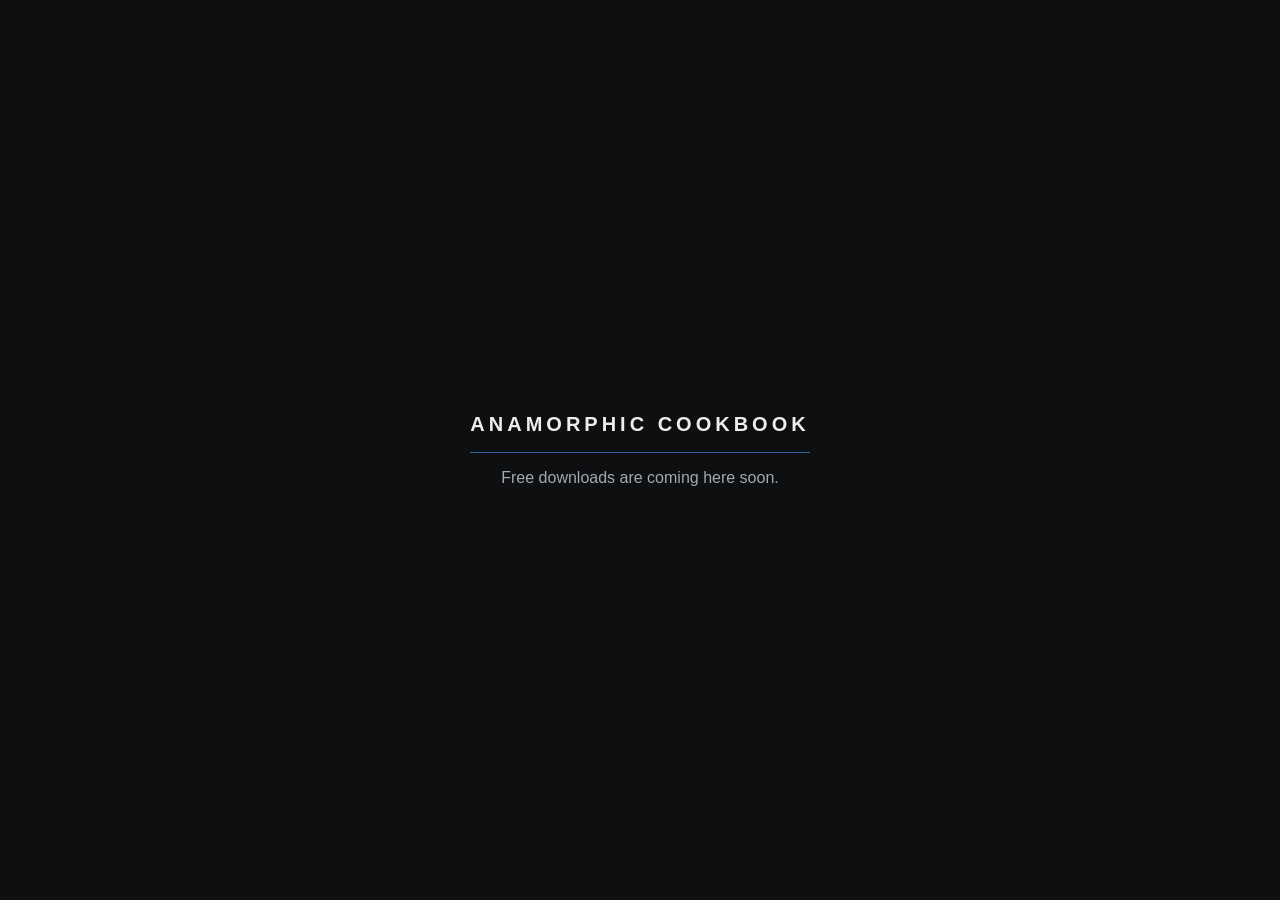
==== index.html @ b09a2929 "Add placeholder store page Co-Authored-By: Claude Opus 5.5 <noreply@anthropic.com>" ====
<!doctype html>
<html lang="en">
<head>
<meta charset="utf-8">
<meta name="viewport" content="width=device-width, initial-scale=1">
<meta name="robots" content="noindex">
<title>Anamorphic Cookbook Store</title>
<style>
  body {
    margin: 0;
    min-height: 100vh;
    display: flex;
    flex-direction: column;
    justify-content: center;
    align-items: center;
    gap: 16px;
    padding: 16px;
    box-sizing: border-box;
    background: #0E0F11;
    color: #ECEDEE;
    font-family: Roboto, Arial, sans-serif;
    font-weight: 300;
    text-align: center;
  }
  h1 {
    margin: 0;
    padding-bottom: 16px;
    border-bottom: 1px solid rgba(79, 163, 255, .6);
    font-size: 20px;
    font-weight: 700;
    letter-spacing: .2em;
    text-transform: uppercase;
  }
  p { margin: 0; color: #A3A9B0; }
</style>
</head>
<body>
  <h1>Anamorphic Cookbook</h1>
  <p>Free downloads are coming here soon.</p>
</body>
</html>
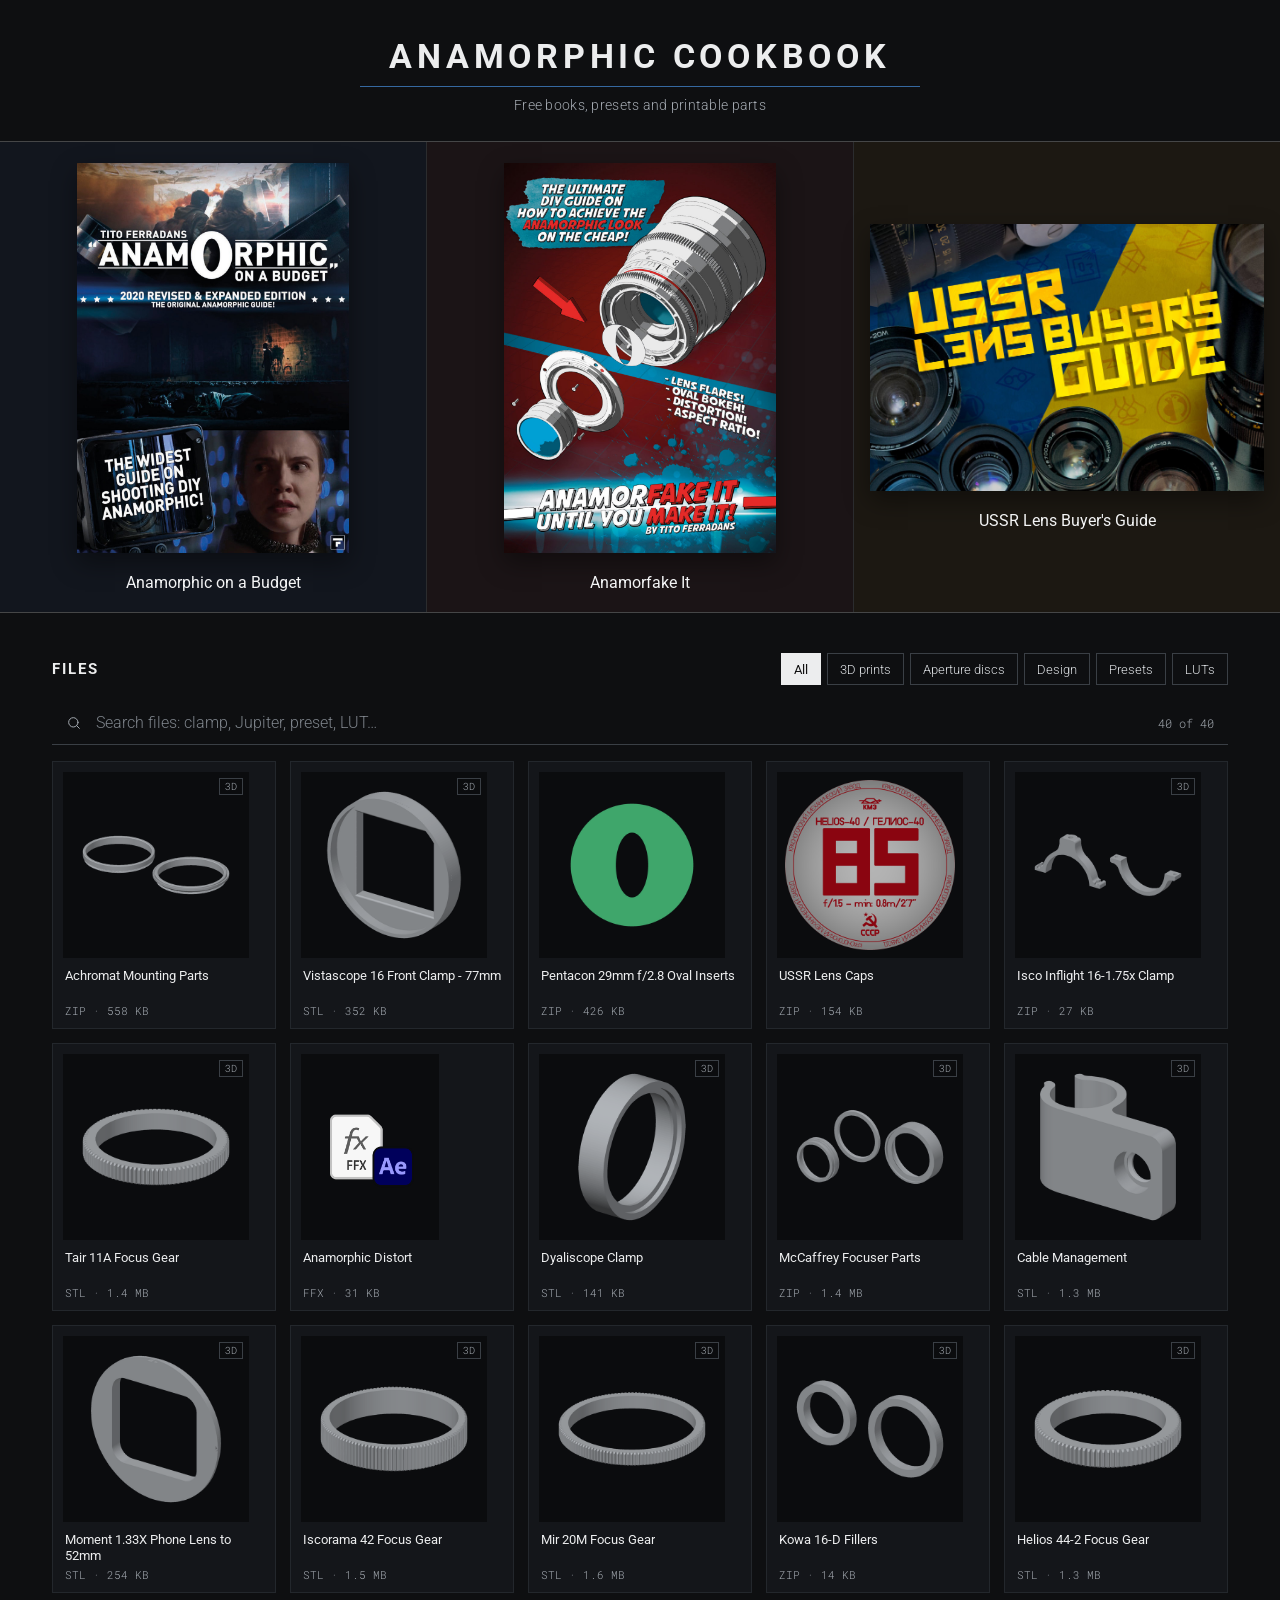
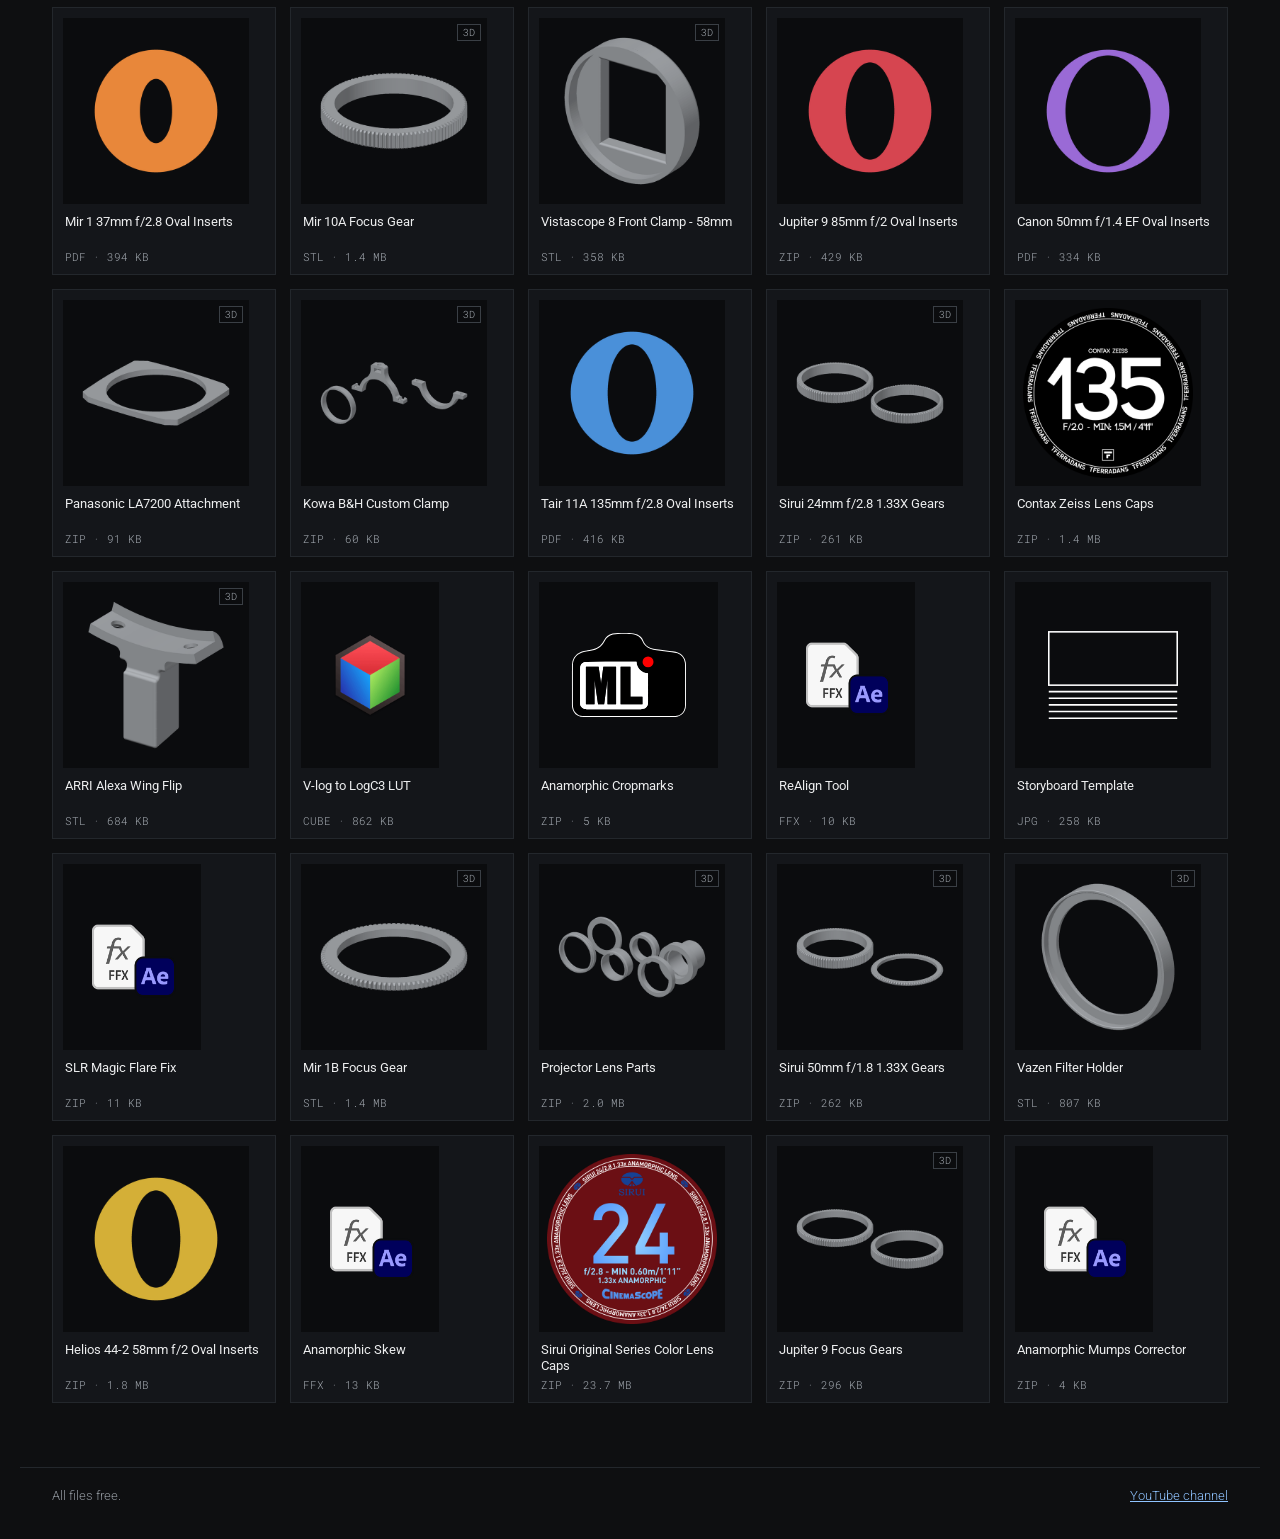
==== commit 6c00769f: "Publish the Anamorphic Cookbook Store Vanilla HTML, CSS and JS: book row, reader, searchable shuffle" ====
--- a/index.html
+++ b/index.html
@@ -5,37 +5,47 @@
 <meta name="viewport" content="width=device-width, initial-scale=1">
 <meta name="robots" content="noindex">
 <title>Anamorphic Cookbook Store</title>
-<style>
-  body {
-    margin: 0;
-    min-height: 100vh;
-    display: flex;
-    flex-direction: column;
-    justify-content: center;
-    align-items: center;
-    gap: 16px;
-    padding: 16px;
-    box-sizing: border-box;
-    background: #0E0F11;
-    color: #ECEDEE;
-    font-family: Roboto, Arial, sans-serif;
-    font-weight: 300;
-    text-align: center;
-  }
-  h1 {
-    margin: 0;
-    padding-bottom: 16px;
-    border-bottom: 1px solid rgba(79, 163, 255, .6);
-    font-size: 20px;
-    font-weight: 700;
-    letter-spacing: .2em;
-    text-transform: uppercase;
-  }
-  p { margin: 0; color: #A3A9B0; }
-</style>
+<meta name="description" content="Free anamorphic books, presets, LUTs, aperture discs and printable parts.">
+<link rel="icon" href="favicon.svg" type="image/svg+xml">
+<link rel="icon" href="favicon.png" type="image/png">
+<link rel="apple-touch-icon" href="favicon.png">
+<link rel="preconnect" href="https://fonts.googleapis.com">
+<link rel="preconnect" href="https://fonts.gstatic.com" crossorigin>
+<link href="https://fonts.googleapis.com/css2?family=Roboto:wght@300;400;500;700&family=Roboto+Mono:wght@300;400&display=swap" rel="stylesheet">
+<link rel="stylesheet" href="css/store.css">
 </head>
 <body>
-  <h1>Anamorphic Cookbook</h1>
-  <p>Free downloads are coming here soon.</p>
+<header class="site-header">
+  <h1 class="brand">Anamorphic Cookbook</h1>
+  <div class="brand-line" aria-hidden="true"></div>
+  <p class="brand-sub">Free books, presets and printable parts</p>
+</header>
+
+<section class="books" id="books" aria-label="Books"></section>
+
+<main class="files">
+  <div class="files-head">
+    <h2 class="files-title">Files</h2>
+    <div class="chips" id="chips" role="group" aria-label="Filter by category"></div>
+  </div>
+  <label class="search">
+    <svg aria-hidden="true" width="16" height="16" viewBox="0 0 24 24" fill="none" stroke="#A3A9B0" stroke-width="1.5" stroke-linecap="round"><circle cx="11" cy="11" r="7"></circle><path d="M20 20l-4-4"></path></svg>
+    <span class="visually-hidden">Search files</span>
+    <input type="search" id="search" placeholder="Search files: clamp, Jupiter, preset, LUT…" autocomplete="off">
+    <span class="count" id="count" aria-live="polite"></span>
+  </label>
+  <div class="notice" id="notice" hidden></div>
+  <div class="grid" id="grid"></div>
+  <p class="empty" id="empty" hidden>No files match that search.</p>
+</main>
+
+<footer class="site-footer">
+  <span>All files free.</span>
+  <a href="https://www.youtube.com/channel/UC8nvNpXmCZmg_YJFkrQsryw" rel="noopener">YouTube channel</a>
+</footer>
+
+<div class="modal" id="modal" hidden></div>
+
+<script src="js/store.js"></script>
 </body>
 </html>
--- a/css/store.css
+++ b/css/store.css
@@ -0,0 +1,506 @@
+:root {
+  --ground: #0E0F11;
+  --text: #ECEDEE;
+  --muted: #A3A9B0;
+  --soft: #C3C8CD;
+  --hairline: rgba(255, 255, 255, .12);
+  --line: #23272C;
+  --line-strong: #3A3F45;
+  --surface: #14161A;
+  --surface-hover: #1F2328;
+  --art-ground: #0B0C0E;
+  --dialog: #191C20;
+  --accent: #4FA3FF;
+  --link: #8FC3FF;
+  --mono: "Roboto Mono", ui-monospace, monospace;
+  /* Open decision in the plan: set to 0 if dialogs should be square too. */
+  --dialog-radius: 8px;
+  --gap: 14px;
+}
+
+* { box-sizing: border-box; }
+
+body {
+  margin: 0;
+  background: var(--ground);
+  color: var(--text);
+  font-family: Roboto, system-ui, sans-serif;
+  font-weight: 300;
+  -webkit-text-size-adjust: 100%;
+}
+
+a { color: var(--link); }
+a:hover { color: #BFDCFF; }
+
+:focus-visible { outline: 2px solid var(--accent); outline-offset: 2px; }
+
+[hidden] { display: none !important; }
+
+.visually-hidden {
+  position: absolute;
+  width: 1px;
+  height: 1px;
+  overflow: hidden;
+  clip: rect(0 0 0 0);
+  white-space: nowrap;
+}
+
+/* Header */
+.site-header {
+  max-width: 1240px;
+  margin: 0 auto;
+  padding: 36px 32px 28px;
+  display: flex;
+  flex-direction: column;
+  align-items: center;
+  gap: 10px;
+}
+.brand {
+  margin: 0;
+  font-weight: 700;
+  font-size: 34px;
+  letter-spacing: .14em;
+  text-transform: uppercase;
+  text-align: center;
+}
+.brand-line { width: min(560px, 80%); height: 1px; background: var(--accent); opacity: .6; }
+.brand-sub { margin: 0; font-size: 14px; color: var(--muted); text-align: center; letter-spacing: .02em; }
+
+/* Book row: muted at rest, full color on hover. */
+.navy { background: #132240; }
+.red { background: #451515; }
+.ochre { background: #6B5116; }
+.books {
+  display: grid;
+  grid-template-columns: repeat(3, minmax(0, 1fr));
+  gap: 1px;
+  background: var(--hairline);
+  border-top: 1px solid var(--hairline);
+  border-bottom: 1px solid var(--hairline);
+}
+.book {
+  appearance: none;
+  border: 0;
+  padding: 0 16px;
+  margin: 0;
+  min-width: 0;
+  color: inherit;
+  font: inherit;
+  cursor: pointer;
+  height: 470px;
+  display: flex;
+  flex-direction: column;
+  align-items: center;
+  justify-content: center;
+  gap: 20px;
+  transition: background-color .3s ease;
+}
+.book:focus-visible { outline-offset: -4px; }
+.book.navy { background: #12161E; }
+.book.navy:hover, .book.navy:focus-visible { background: #1B3363; }
+.book.red { background: #1B1416; }
+.book.red:hover, .book.red:focus-visible { background: #6A1E1E; }
+.book.ochre { background: #1C1812; }
+.book.ochre:hover, .book.ochre:focus-visible { background: #8F6C1D; }
+.cover {
+  display: block;
+  width: auto;
+  height: auto;
+  max-width: 100%;
+  max-height: 390px;
+  box-shadow: 0 10px 24px rgba(0, 0, 0, .4);
+  transition: transform .3s ease, box-shadow .3s ease;
+}
+.book:hover .cover, .book:focus-visible .cover {
+  transform: scale(1.05);
+  box-shadow: 0 18px 40px rgba(0, 0, 0, .5);
+}
+.book-title { font-size: 16px; font-weight: 400; color: #F3F4F5; text-align: center; }
+
+/* Files */
+.files {
+  max-width: 1240px;
+  margin: 0 auto;
+  padding: 40px 32px 64px;
+  display: flex;
+  flex-direction: column;
+  gap: 16px;
+}
+.files-head { display: flex; flex-wrap: wrap; gap: 12px; align-items: center; justify-content: space-between; }
+.files-title { margin: 0; font-weight: 700; font-size: 15px; letter-spacing: .14em; text-transform: uppercase; }
+.chips { display: flex; flex-wrap: wrap; gap: 6px; }
+.chip {
+  appearance: none;
+  cursor: pointer;
+  min-height: 32px;
+  padding: 0 12px;
+  border: 1px solid var(--line-strong);
+  border-radius: 0;
+  background: transparent;
+  color: #DADDE0;
+  font: inherit;
+  font-size: 13px;
+}
+.chip:hover { border-color: #8A9097; }
+.chip[aria-pressed="true"] { background: var(--text); border-color: var(--text); color: #111; font-weight: 400; }
+
+.search {
+  display: flex;
+  align-items: center;
+  gap: 12px;
+  height: 44px;
+  padding: 0 14px;
+  border-bottom: 1px solid var(--line-strong);
+}
+.search:focus-within { border-bottom-color: var(--accent); }
+.search input {
+  flex: 1;
+  min-width: 0;
+  background: transparent;
+  border: 0;
+  outline: none;
+  color: var(--text);
+  font: inherit;
+  font-size: 16px;
+}
+.search input::placeholder { color: #7D838A; }
+.search input::-webkit-search-cancel-button { display: none; }
+.count { font-family: var(--mono); font-size: 12px; color: var(--muted); white-space: nowrap; }
+
+.notice {
+  display: flex;
+  align-items: center;
+  gap: 10px;
+  padding: 10px 14px;
+  border: 1px solid #23476F;
+  color: #CFE3FF;
+  font-size: 14px;
+}
+.notice svg { flex: none; }
+.notice span { flex: 1; }
+.notice button {
+  appearance: none;
+  border: 0;
+  padding: 0 8px;
+  min-height: 32px;
+  background: none;
+  color: inherit;
+  font: inherit;
+  font-size: 13px;
+  text-decoration: underline;
+  cursor: pointer;
+}
+
+.grid { display: grid; grid-template-columns: repeat(5, minmax(0, 1fr)); gap: var(--gap); }
+.empty { margin: 32px 0; text-align: center; color: var(--muted); font-size: 14px; }
+
+.tile {
+  appearance: none;
+  border: 1px solid var(--line);
+  border-radius: 0;
+  background: var(--surface);
+  color: inherit;
+  font: inherit;
+  text-align: left;
+  cursor: pointer;
+  height: 268px;
+  padding: 10px;
+  min-width: 0;
+  display: flex;
+  flex-direction: column;
+  gap: 10px;
+  transition: transform .2s ease, background-color .2s ease, border-color .2s ease;
+}
+.tile:hover, .tile:focus-visible {
+  background: var(--surface-hover);
+  border-color: #4A5057;
+  transform: scale(1.03);
+}
+.tile-art {
+  position: relative;
+  flex: 1;
+  min-height: 0;
+  padding: 8px;
+  background: var(--art-ground);
+  display: flex;
+  align-items: center;
+  justify-content: center;
+}
+.tile-art img { display: block; width: 100%; height: 100%; object-fit: contain; }
+.tile-art img[src*="/logos/"] { width: 72%; height: 72%; }
+.tile-art svg { width: 132px; height: 132px; max-width: 100%; max-height: 100%; }
+.tile-3d {
+  position: absolute;
+  top: 6px;
+  right: 6px;
+  padding: 1px 5px;
+  border: 1px solid var(--line-strong);
+  background: var(--art-ground);
+  color: var(--muted);
+  font-family: var(--mono);
+  font-size: 10px;
+}
+.tile-text { display: flex; flex-direction: column; gap: 3px; min-width: 0; padding: 0 2px; }
+.tile-name {
+  font-size: 13px;
+  font-weight: 400;
+  line-height: 1.25;
+  min-height: 2.5em;
+  display: -webkit-box;
+  -webkit-line-clamp: 2;
+  -webkit-box-orient: vertical;
+  overflow: hidden;
+}
+.tile-meta { font-family: var(--mono); font-size: 11px; color: var(--muted); }
+
+/* Dialogs: books and items */
+.modal {
+  position: fixed;
+  inset: 0;
+  z-index: 20;
+  background: rgba(5, 6, 8, .88);
+  display: flex;
+  align-items: center;
+  justify-content: center;
+  padding: 24px;
+  overflow-y: auto;
+}
+.dialog {
+  width: min(980px, 100%);
+  max-height: 100%;
+  overflow: auto;
+  border: 1px solid var(--line-strong);
+  border-radius: var(--dialog-radius);
+  background: var(--dialog);
+  display: flex;
+  flex-wrap: wrap;
+}
+.dialog-body { flex: 1 1 340px; min-width: 0; padding: 24px; display: flex; flex-direction: column; gap: 14px; }
+.dialog-title { flex: 1; margin: 0; padding-top: 6px; font-size: 24px; font-weight: 700; line-height: 1.2; }
+.card-head { display: flex; align-items: flex-start; gap: 12px; }
+.card-titles { flex: 1; min-width: 0; display: flex; flex-direction: column; gap: 4px; padding-top: 4px; }
+.card-titles .dialog-title { padding-top: 0; flex: none; }
+.card-cat { font-family: var(--mono); font-size: 11px; color: var(--muted); text-transform: uppercase; letter-spacing: .1em; }
+.card-meta { font-family: var(--mono); font-size: 12px; color: #C9CDD2; }
+.card-desc { margin: 0; font-size: 15px; line-height: 1.6; color: var(--soft); }
+.card-links { display: flex; flex-direction: column; gap: 6px; font-size: 13px; line-height: 1.35; }
+.card-download { margin-top: auto; }
+
+.book-card-cover {
+  flex: 1 1 320px;
+  min-height: 340px;
+  display: flex;
+  align-items: center;
+  justify-content: center;
+  padding: 24px;
+}
+.book-card-cover img { display: block; width: auto; height: auto; max-width: 100%; max-height: 420px; box-shadow: 0 10px 24px rgba(0, 0, 0, .4); }
+.book-card-tagline { margin: 0; font-size: 16px; font-weight: 400; line-height: 1.45; color: var(--text); }
+.book-card-desc { font-size: 14px; line-height: 1.6; color: var(--soft); }
+.book-card-desc p { margin: 0 0 10px; }
+.book-card-desc p:last-child { margin-bottom: 0; }
+.book-card-meta { font-family: var(--mono); font-size: 12px; color: #C9CDD2; line-height: 1.5; }
+.book-card-actions { margin-top: auto; display: flex; flex-direction: column; gap: 8px; }
+.book-card-row { display: flex; flex-wrap: wrap; gap: 8px; }
+.book-card-row .btn { flex: 1 1 140px; }
+/* On one line when it fits. Otherwise the label sits over the size, with no separator. */
+.btn-bonus { container-type: inline-size; }
+.bonus-label { display: flex; justify-content: center; white-space: pre; line-height: 1.25; }
+@container (max-width: 175px) {
+  .bonus-label { flex-direction: column; padding: 4px 0; }
+  .bonus-sep { display: none; }
+}
+
+/* 3D viewer and item image */
+.viewer {
+  flex: 1 1 460px;
+  min-width: 0;
+  min-height: 460px;
+  background: var(--art-ground);
+  display: flex;
+  flex-direction: column;
+}
+.viewer-stage { position: relative; flex: 1; min-height: 340px; padding: 20px; display: flex; align-items: center; justify-content: center; }
+.viewer-poster { display: block; max-width: 100%; max-height: 460px; object-fit: contain; }
+.viewer-poster[src*="/logos/"] { width: 240px; height: 240px; }
+.viewer-art svg { display: block; width: 240px; height: 240px; }
+.viewer-canvas {
+  position: absolute;
+  inset: 0;
+  width: 100%;
+  height: 100%;
+  display: block;
+  cursor: grab;
+  touch-action: none;
+  outline-offset: -2px;
+}
+.viewer-canvas.is-dragging { cursor: grabbing; }
+.viewer.is-ready .viewer-poster { visibility: hidden; }
+.viewer.is-failed .viewer-canvas { display: none; }
+.viewer-status { min-height: 18px; padding: 0 16px 8px; text-align: center; font-family: var(--mono); font-size: 11px; color: var(--muted); }
+.viewer-loading, .viewer.is-loading .viewer-hint, .viewer.is-failed .viewer-status { display: none; }
+.viewer.is-loading .viewer-loading { display: inline; }
+.viewer-parts { display: flex; flex-wrap: wrap; justify-content: center; gap: 6px; padding: 0 16px 16px; }
+
+.icon-btn {
+  appearance: none;
+  border: 0;
+  padding: 0;
+  background: none;
+  cursor: pointer;
+  flex: none;
+  width: 44px;
+  height: 44px;
+  display: flex;
+  align-items: center;
+  justify-content: center;
+  color: #C9CDD2;
+}
+.icon-btn:hover { color: #fff; }
+
+.video {
+  appearance: none;
+  border: 0;
+  padding: 0;
+  position: relative;
+  display: block;
+  width: 100%;
+  aspect-ratio: 16 / 9;
+  background: var(--art-ground);
+  cursor: pointer;
+  overflow: hidden;
+  flex: none;
+}
+.video img { display: block; width: 100%; height: 100%; object-fit: cover; opacity: .8; transition: opacity .2s ease; }
+.video:hover img { opacity: 1; }
+.video-play {
+  position: absolute;
+  top: 50%;
+  left: 50%;
+  width: 52px;
+  height: 52px;
+  margin: -26px 0 0 -26px;
+  background: rgba(11, 12, 14, .7);
+  border: 1px solid var(--text);
+  display: flex;
+  align-items: center;
+  justify-content: center;
+}
+.video-frame { display: block; flex: none; width: 100%; aspect-ratio: 16 / 9; border: 0; background: var(--art-ground); }
+
+.btn {
+  min-height: 44px;
+  display: flex;
+  align-items: center;
+  justify-content: center;
+  gap: 8px;
+  padding: 0 12px;
+  border-radius: 0;
+  font: inherit;
+  font-size: 14px;
+  text-align: center;
+  text-decoration: none;
+  cursor: pointer;
+  appearance: none;
+  flex: none;
+}
+.btn-primary { border: 0; background: var(--text); color: #111; font-weight: 500; }
+.btn-primary:hover { background: #fff; color: #111; }
+.btn-line { border: 1px solid #4A4F55; background: none; color: var(--text); font-weight: 400; }
+.btn-line:hover { border-color: #8A9097; color: #fff; }
+.btn[aria-disabled="true"] { color: #7D838A; border-color: var(--line); cursor: not-allowed; }
+
+/* Reader */
+.reader {
+  position: fixed;
+  inset: 0;
+  z-index: 30;
+  background: rgba(5, 6, 8, .97);
+  display: flex;
+  flex-direction: column;
+}
+.reader-bar {
+  display: flex;
+  align-items: center;
+  flex-wrap: wrap;
+  gap: 8px 16px;
+  padding: 8px 16px;
+  border-bottom: 1px solid var(--line);
+}
+.reader-title { flex: 1; min-width: 0; font-weight: 500; font-size: 14px; white-space: nowrap; overflow: hidden; text-overflow: ellipsis; }
+.reader-count { font-family: var(--mono); font-size: 12px; color: var(--muted); white-space: nowrap; }
+.reader-bar .btn { min-height: 36px; font-size: 13px; }
+.reader-zoom { display: flex; gap: 4px; }
+.reader-zoom button { width: 36px; height: 36px; border: 1px solid var(--line-strong); }
+.reader-body { flex: 1; min-height: 0; display: flex; align-items: center; gap: 16px; padding: 16px; }
+.reader-nav { flex: none; width: 44px; height: 44px; border: 1px solid var(--line-strong); color: var(--text); }
+.reader-nav:disabled { color: #4A4F55; border-color: var(--line); cursor: default; }
+.reader-stage { flex: 1; min-width: 0; height: 100%; overflow: auto; display: flex; }
+.reader-pages { margin: auto; display: flex; gap: 2px; }
+.reader-pages canvas { display: block; background: #F2EFE8; }
+.reader-status { margin: auto; color: var(--muted); font-size: 14px; text-align: center; }
+
+/* Footer */
+.site-footer {
+  max-width: 1240px;
+  margin: 0 auto;
+  padding: 20px 32px 36px;
+  border-top: 1px solid var(--line);
+  font-size: 13px;
+  color: #8E949B;
+  display: flex;
+  justify-content: space-between;
+  flex-wrap: wrap;
+  gap: 12px;
+}
+
+@media (max-width: 1100px) {
+  .grid { grid-template-columns: repeat(4, minmax(0, 1fr)); }
+}
+@media (max-width: 900px) {
+  .grid { grid-template-columns: repeat(3, minmax(0, 1fr)); }
+  .book { height: 400px; }
+  .cover { max-height: 320px; }
+}
+
+/* Phones: dialogs take the whole screen. */
+@media (max-width: 700px) {
+  .site-header { padding: 28px 16px 18px; }
+  .brand { font-size: 20px; }
+  .brand-line { width: 240px; }
+  .books {
+    grid-template-columns: none;
+    grid-auto-flow: column;
+    grid-auto-columns: 190px;
+    overflow-x: auto;
+    scrollbar-width: none;
+  }
+  .book { height: 280px; gap: 10px; padding: 0 12px; }
+  .cover { max-height: 220px; }
+  .book-title { font-size: 12px; }
+  .files { padding: 20px 16px 40px; }
+  .grid { grid-template-columns: repeat(2, minmax(0, 1fr)); gap: 12px; }
+  .tile { height: 214px; padding: 8px; gap: 8px; }
+  .tile-art { padding: 4px; }
+  .tile-art svg { width: 96px; height: 96px; }
+  .tile:hover { transform: none; }
+  .site-footer { padding: 20px 16px 28px; }
+  .modal { padding: 0; align-items: stretch; }
+  .dialog { width: 100%; height: 100%; max-height: none; border: 0; border-radius: 0; align-content: flex-start; }
+  .dialog-body { flex-basis: 100%; padding: 16px; }
+  .dialog-title { font-size: 20px; }
+  .book-card-cover { flex-basis: 100%; min-height: 220px; }
+  .book-card-cover img { max-height: 190px; }
+  .viewer { flex-basis: 100%; min-height: 0; }
+  .viewer-stage { min-height: 300px; height: 44vh; }
+  .viewer-poster { max-height: 100%; }
+  .reader-body { padding: 8px; gap: 8px; }
+  .reader-nav { position: absolute; bottom: 8px; z-index: 1; background: rgba(5, 6, 8, .8); }
+  .reader-nav.prev { left: 8px; }
+  .reader-nav.next { right: 8px; }
+  .reader-stage { padding-bottom: 52px; }
+}
+
+@media (prefers-reduced-motion: reduce) {
+  * { transition: none !important; }
+}
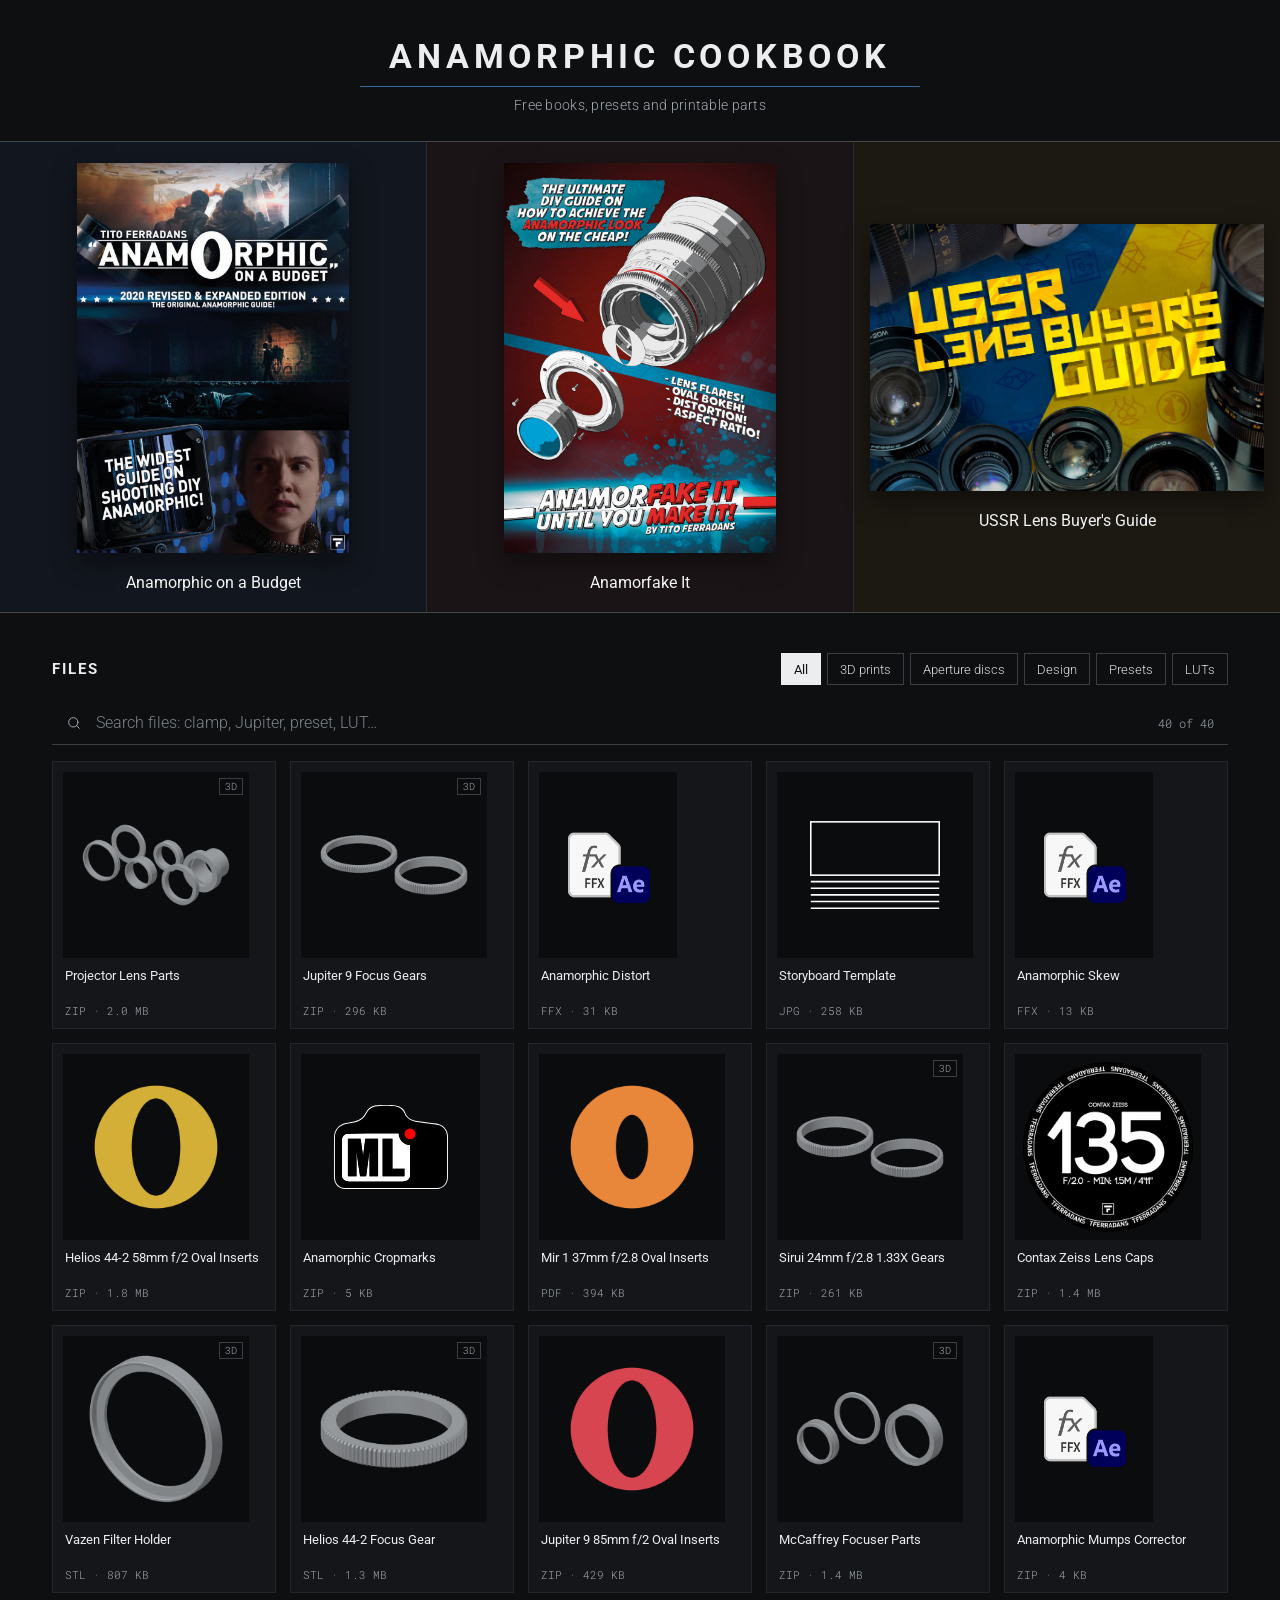
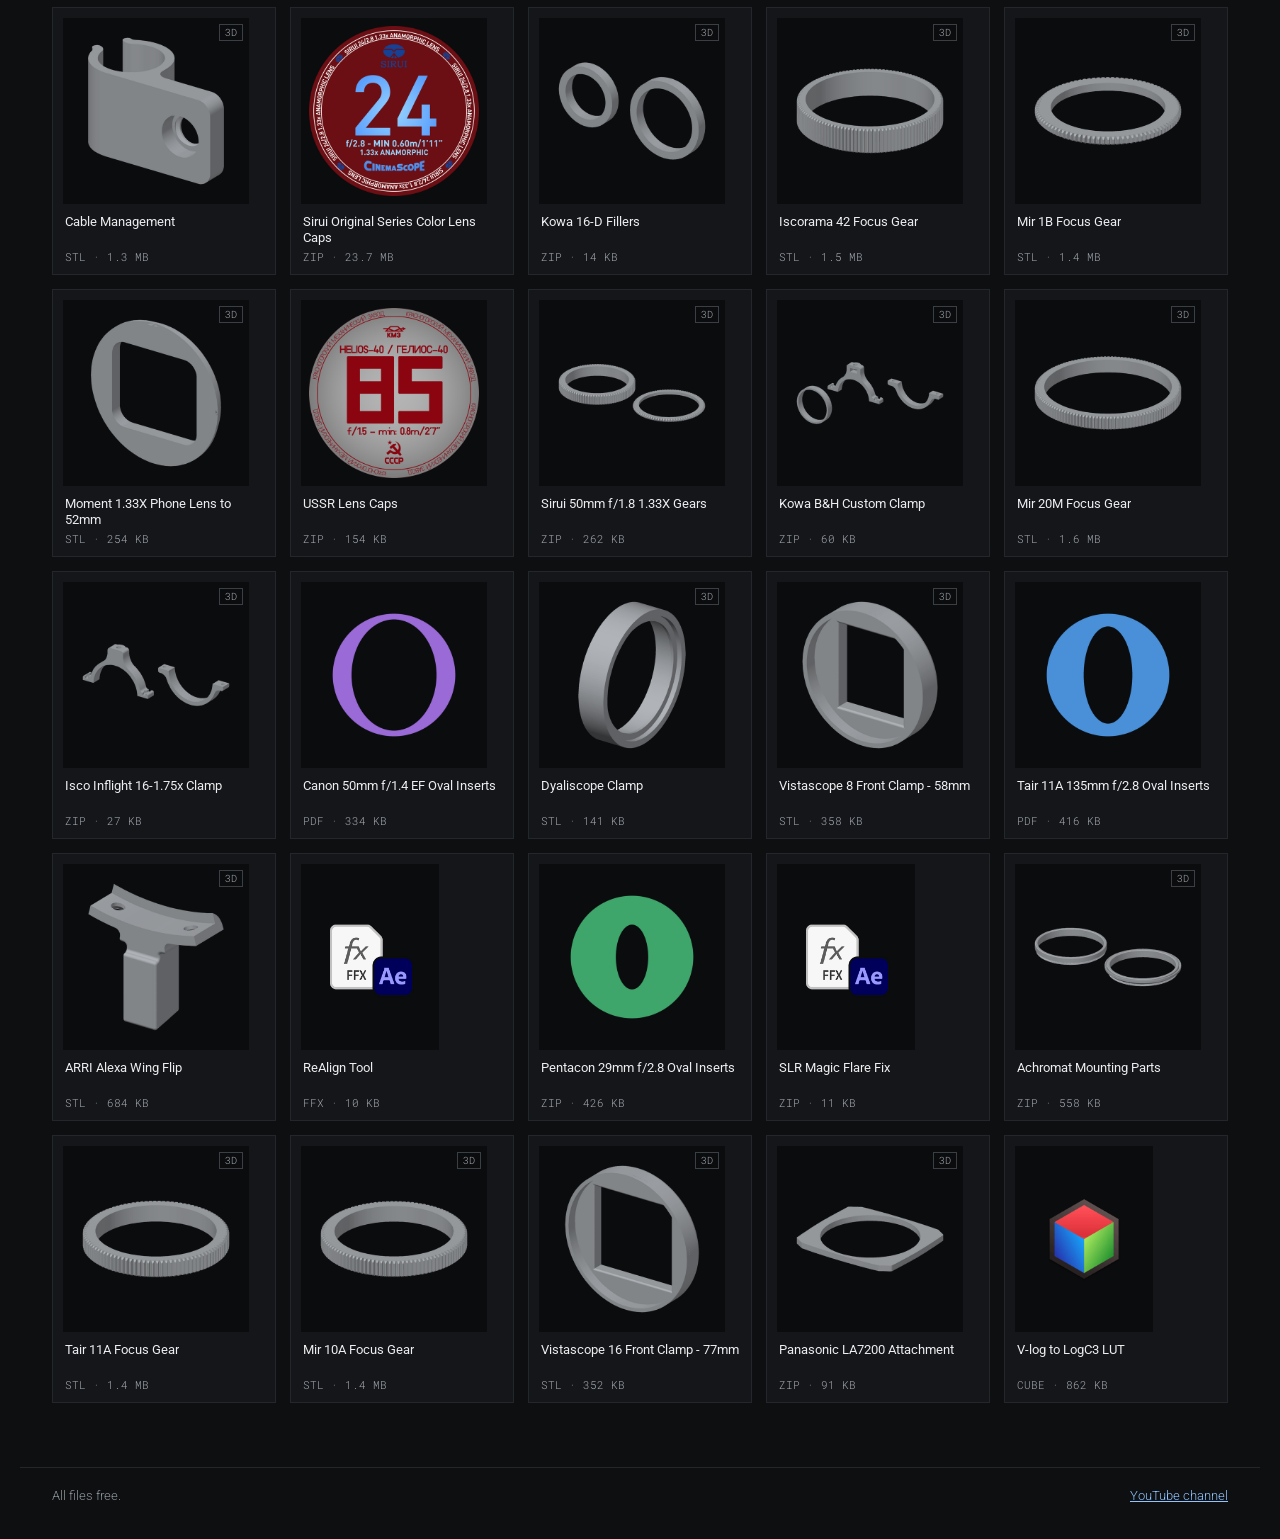
==== commit 18357f88: "Publish the book PDFs The three guides, with their old Drive, goo.gl and e-junkie links pointing to " ====
--- a/index.html
+++ b/index.html
@@ -3,7 +3,6 @@
 <head>
 <meta charset="utf-8">
 <meta name="viewport" content="width=device-width, initial-scale=1">
-<meta name="robots" content="noindex">
 <title>Anamorphic Cookbook Store</title>
 <meta name="description" content="Free anamorphic books, presets, LUTs, aperture discs and printable parts.">
 <link rel="icon" href="favicon.svg" type="image/svg+xml">
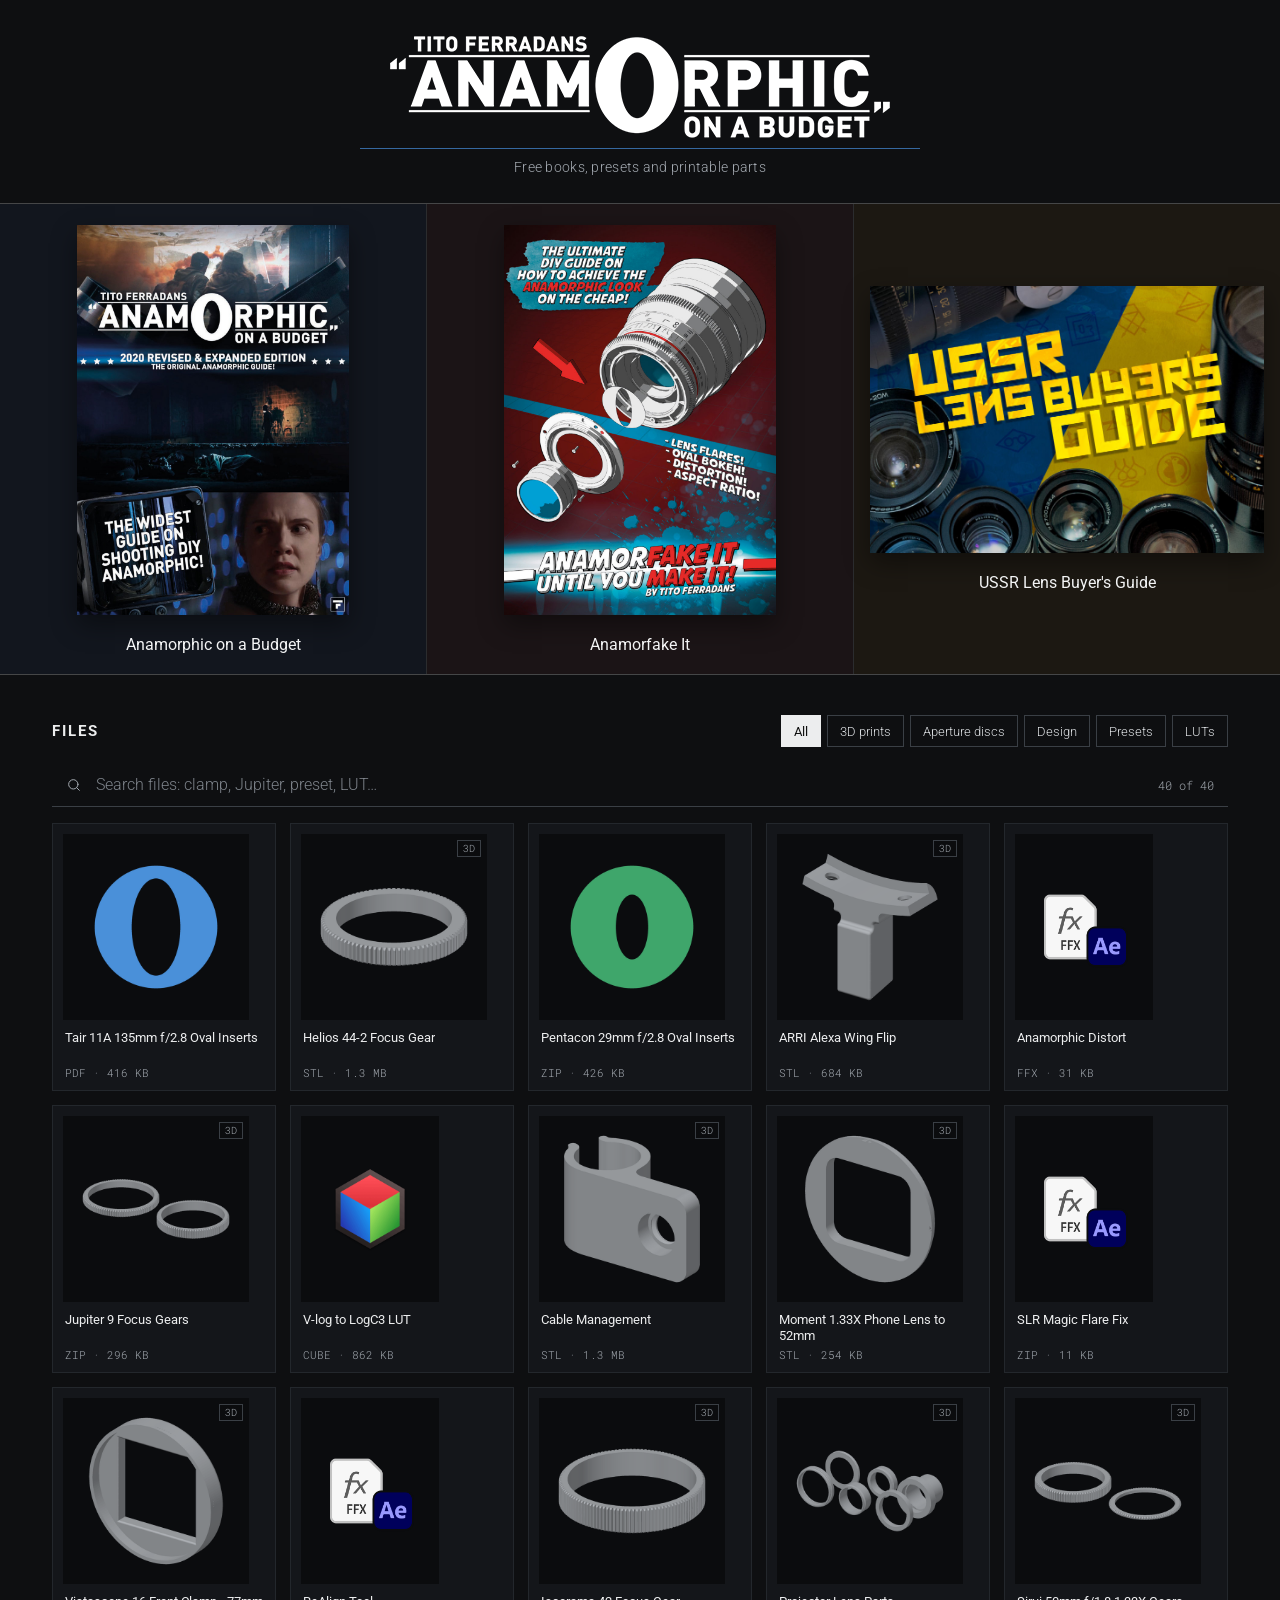
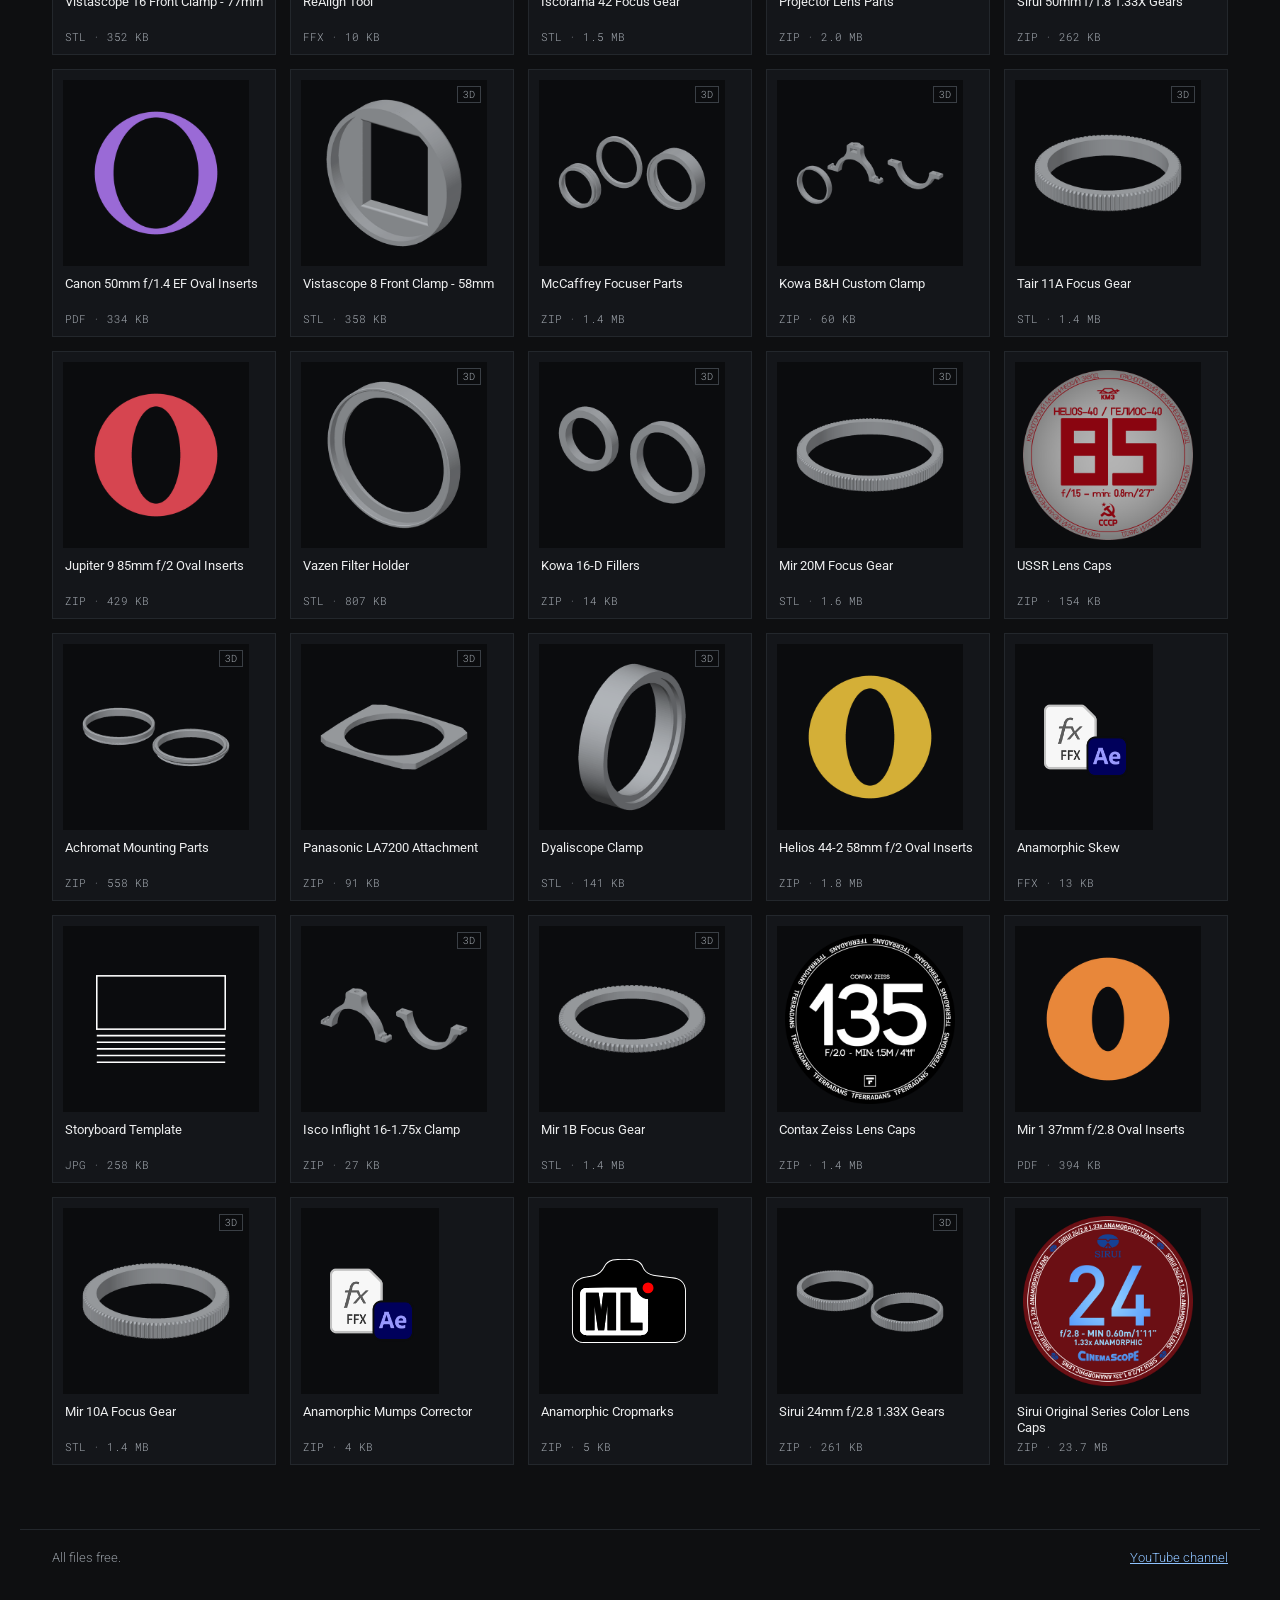
==== commit 5eeed4af: "Use the logo in the store header Replaces the "Anamorphic Cookbook" text with the logo from tferrada" ====
--- a/index.html
+++ b/index.html
@@ -15,7 +15,7 @@
 </head>
 <body>
 <header class="site-header">
-  <h1 class="brand">Anamorphic Cookbook</h1>
+  <h1 class="brand"><img src="img/logo.png" alt="Tito Ferradans: Anamorphic on a Budget" width="500" height="102"></h1>
   <div class="brand-line" aria-hidden="true"></div>
   <p class="brand-sub">Free books, presets and printable parts</p>
 </header>
--- a/css/store.css
+++ b/css/store.css
@@ -55,14 +55,8 @@
   align-items: center;
   gap: 10px;
 }
-.brand {
-  margin: 0;
-  font-weight: 700;
-  font-size: 34px;
-  letter-spacing: .14em;
-  text-transform: uppercase;
-  text-align: center;
-}
+.brand { margin: 0; width: min(500px, 100%); }
+.brand img { display: block; width: 100%; height: auto; }
 .brand-line { width: min(560px, 80%); height: 1px; background: var(--accent); opacity: .6; }
 .brand-sub { margin: 0; font-size: 14px; color: var(--muted); text-align: center; letter-spacing: .02em; }
 
@@ -303,6 +297,8 @@
 .book-card-actions { margin-top: auto; display: flex; flex-direction: column; gap: 8px; }
 .book-card-row { display: flex; flex-wrap: wrap; gap: 8px; }
 .book-card-row .btn { flex: 1 1 140px; }
+/* With a two-part bonus, the parts sit side by side under the PDF button. */
+.book-card-row .btn:first-child:nth-last-child(3) { flex-basis: 100%; }
 /* On one line when it fits. Otherwise the label sits over the size, with no separator. */
 .btn-bonus { container-type: inline-size; }
 .bonus-label { display: flex; justify-content: center; white-space: pre; line-height: 1.25; }
@@ -466,7 +462,7 @@
 /* Phones: dialogs take the whole screen. */
 @media (max-width: 700px) {
   .site-header { padding: 28px 16px 18px; }
-  .brand { font-size: 20px; }
+  .brand { width: min(300px, 100%); }
   .brand-line { width: 240px; }
   .books {
     grid-template-columns: none;
